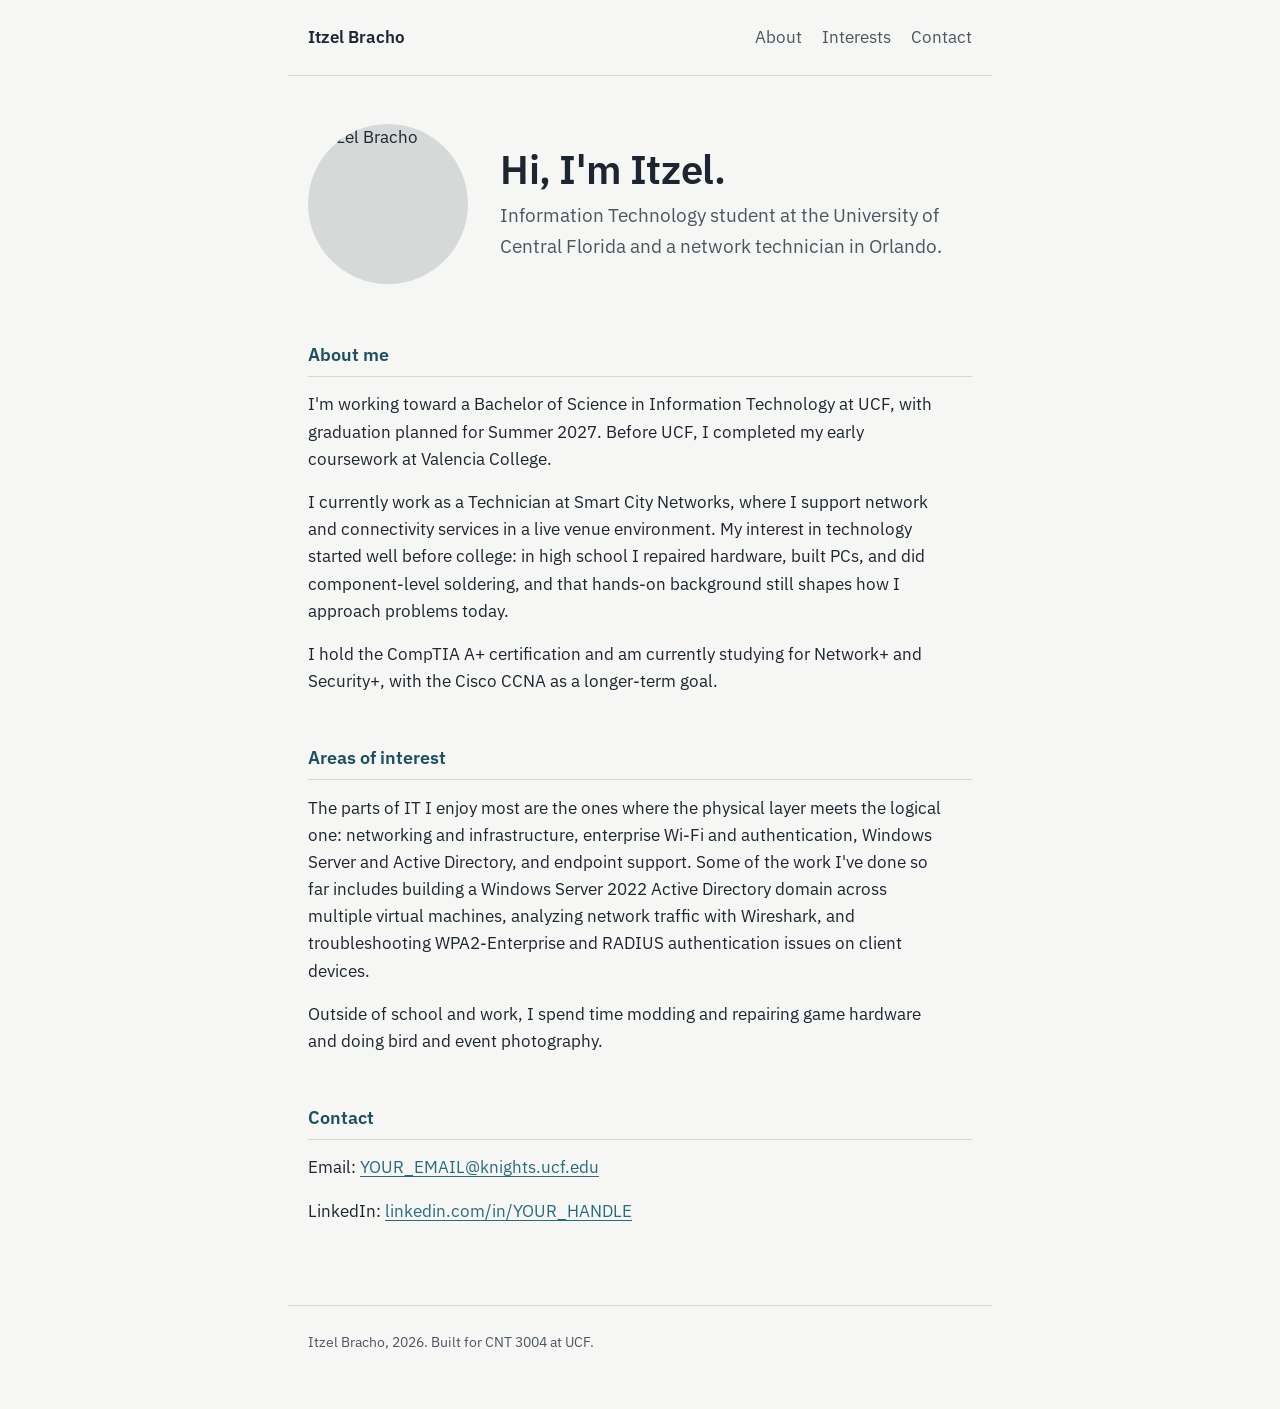
==== index.html @ 6fd67368 "Add files via upload" ====
<!DOCTYPE html>
<html lang="en">
<head>
  <meta charset="UTF-8">
  <meta name="viewport" content="width=device-width, initial-scale=1">
  <title>Itzel Bracho | IT Student and Technician</title>
  <link rel="preconnect" href="https://fonts.googleapis.com">
  <link href="https://fonts.googleapis.com/css2?family=IBM+Plex+Sans:wght@400;500;600&display=swap" rel="stylesheet">
  <link rel="stylesheet" href="style.css">
</head>
<body>

  <header class="site-header">
    <a class="wordmark" href="index.html">Itzel Bracho</a>
    <nav>
      <a href="#about">About</a>
      <a href="#interests">Interests</a>
      <a href="#contact">Contact</a>
      <!-- Part 2: add <a href="cnt3004.html">CNT 3004</a> and <a href="resume.pdf">Resume</a> here -->
    </nav>
  </header>

  <main>

    <section class="intro">
      <img class="portrait" src="photo.jpg" alt="Itzel Bracho">
      <div>
        <h1>Hi, I'm Itzel.</h1>
        <p class="lede">Information Technology student at the University of Central Florida and a network technician in Orlando.</p>
      </div>
    </section>

    <section id="about">
      <h2>About me</h2>
      <p>I'm working toward a Bachelor of Science in Information Technology at UCF, with graduation planned for Summer 2027. Before UCF, I completed my early coursework at Valencia College.</p>
      <p>I currently work as a Technician at Smart City Networks, where I support network and connectivity services in a live venue environment. My interest in technology started well before college: in high school I repaired hardware, built PCs, and did component-level soldering, and that hands-on background still shapes how I approach problems today.</p>
      <p>I hold the CompTIA A+ certification and am currently studying for Network+ and Security+, with the Cisco CCNA as a longer-term goal.</p>
    </section>

    <section id="interests">
      <h2>Areas of interest</h2>
      <p>The parts of IT I enjoy most are the ones where the physical layer meets the logical one: networking and infrastructure, enterprise Wi-Fi and authentication, Windows Server and Active Directory, and endpoint support. Some of the work I've done so far includes building a Windows Server 2022 Active Directory domain across multiple virtual machines, analyzing network traffic with Wireshark, and troubleshooting WPA2-Enterprise and RADIUS authentication issues on client devices.</p>
      <p>Outside of school and work, I spend time modding and repairing game hardware and doing bird and event photography.</p>
    </section>

    <section id="contact">
      <h2>Contact</h2>
      <!-- Replace the two placeholders below with your real email and LinkedIn URL -->
      <p>Email: <a href="mailto:YOUR_EMAIL@knights.ucf.edu">YOUR_EMAIL@knights.ucf.edu</a></p>
      <p>LinkedIn: <a href="https://www.linkedin.com/in/YOUR_HANDLE">linkedin.com/in/YOUR_HANDLE</a></p>
    </section>

  </main>

  <footer>
    <p>Itzel Bracho, 2026. Built for CNT 3004 at UCF.</p>
  </footer>

</body>
</html>
---- style.css ----
:root {
  --paper: #f6f7f5;
  --ink: #1c2530;
  --ink-soft: #4b5661;
  --rule: #d5dad8;
  --accent: #2b6a7c;
  --accent-deep: #1f4f5d;
}

* { box-sizing: border-box; }

html { scroll-behavior: smooth; }
@media (prefers-reduced-motion: reduce) { html { scroll-behavior: auto; } }

body {
  margin: 0;
  background: var(--paper);
  color: var(--ink);
  font-family: "IBM Plex Sans", "Segoe UI", Helvetica, Arial, sans-serif;
  font-size: 1.0625rem;
  line-height: 1.6;
}

a { color: var(--accent); text-underline-offset: 3px; }
a:hover { color: var(--accent-deep); }
a:focus-visible { outline: 2px solid var(--accent); outline-offset: 3px; }

.site-header {
  max-width: 44rem;
  margin: 0 auto;
  padding: 1.5rem 1.25rem;
  display: flex;
  justify-content: space-between;
  align-items: baseline;
  gap: 1rem;
  flex-wrap: wrap;
  border-bottom: 1px solid var(--rule);
}

.wordmark {
  font-weight: 600;
  color: var(--ink);
  text-decoration: none;
}

nav { display: flex; gap: 1.25rem; }
nav a { color: var(--ink-soft); text-decoration: none; }
nav a:hover { color: var(--ink); }

main {
  max-width: 44rem;
  margin: 0 auto;
  padding: 3rem 1.25rem 4rem;
}

.intro {
  display: flex;
  gap: 2rem;
  align-items: center;
  margin-bottom: 3.5rem;
}

.portrait {
  width: 160px;
  height: 160px;
  object-fit: cover;
  border-radius: 50%;
  flex-shrink: 0;
  background: var(--rule);
}

h1 {
  font-size: 2.5rem;
  font-weight: 600;
  line-height: 1.1;
  margin: 0 0 0.6rem;
  letter-spacing: -0.01em;
}

.lede {
  margin: 0;
  font-size: 1.2rem;
  color: var(--ink-soft);
  max-width: 28rem;
}

section + section { margin-top: 3rem; }

h2 {
  font-size: 1.15rem;
  font-weight: 600;
  margin: 0 0 0.9rem;
  padding-bottom: 0.4rem;
  border-bottom: 1px solid var(--rule);
  color: var(--accent-deep);
}

p { margin: 0 0 1rem; max-width: 40rem; }

footer {
  max-width: 44rem;
  margin: 0 auto;
  padding: 1.5rem 1.25rem 2.5rem;
  border-top: 1px solid var(--rule);
  color: var(--ink-soft);
  font-size: 0.9rem;
}

@media (max-width: 560px) {
  .intro { flex-direction: column; align-items: flex-start; gap: 1.25rem; }
  .portrait { width: 128px; height: 128px; }
  h1 { font-size: 2rem; }
}
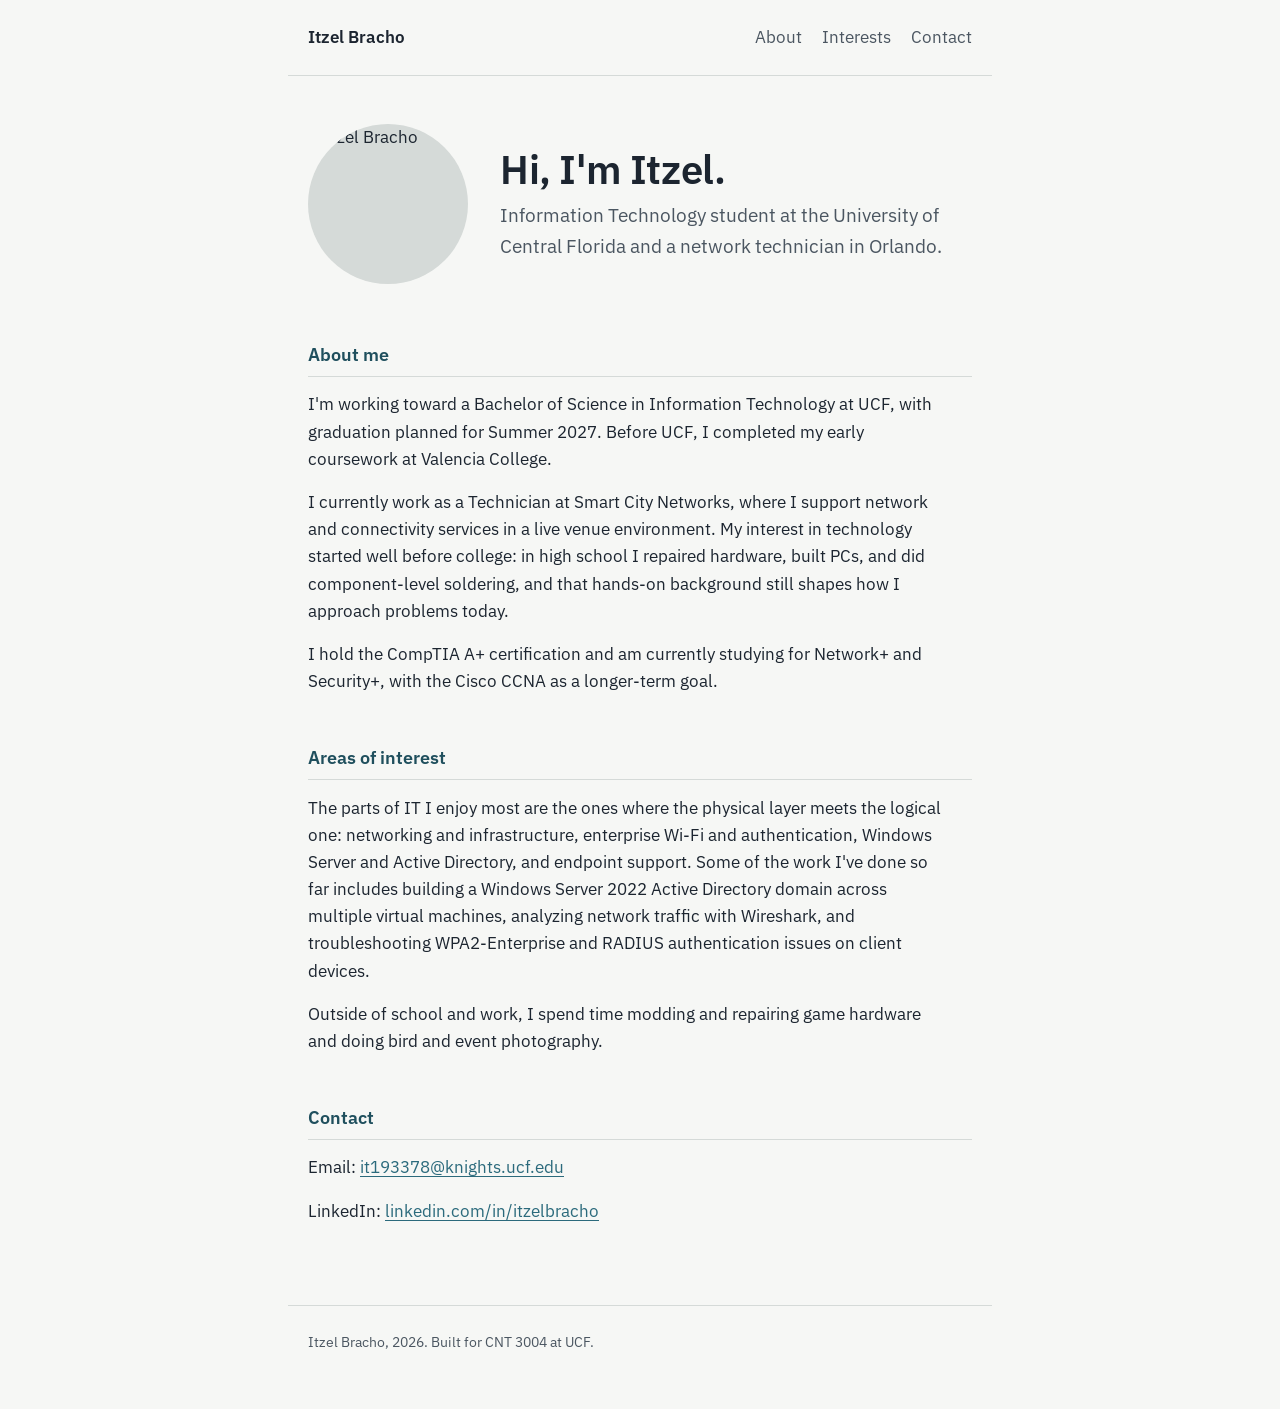
==== commit 41375475: "Update index.html" ====
--- a/index.html
+++ b/index.html
@@ -46,8 +46,8 @@
     <section id="contact">
       <h2>Contact</h2>
       <!-- Replace the two placeholders below with your real email and LinkedIn URL -->
-      <p>Email: <a href="mailto:YOUR_EMAIL@knights.ucf.edu">YOUR_EMAIL@knights.ucf.edu</a></p>
-      <p>LinkedIn: <a href="https://www.linkedin.com/in/YOUR_HANDLE">linkedin.com/in/YOUR_HANDLE</a></p>
+      <p>Email: <a href="mailto:it193378@ucf.edu">it193378@knights.ucf.edu</a></p>
+      <p>LinkedIn: <a href="https://www.linkedin.com/in/itzelbracho">linkedin.com/in/itzelbracho</a></p>
     </section>
 
   </main>
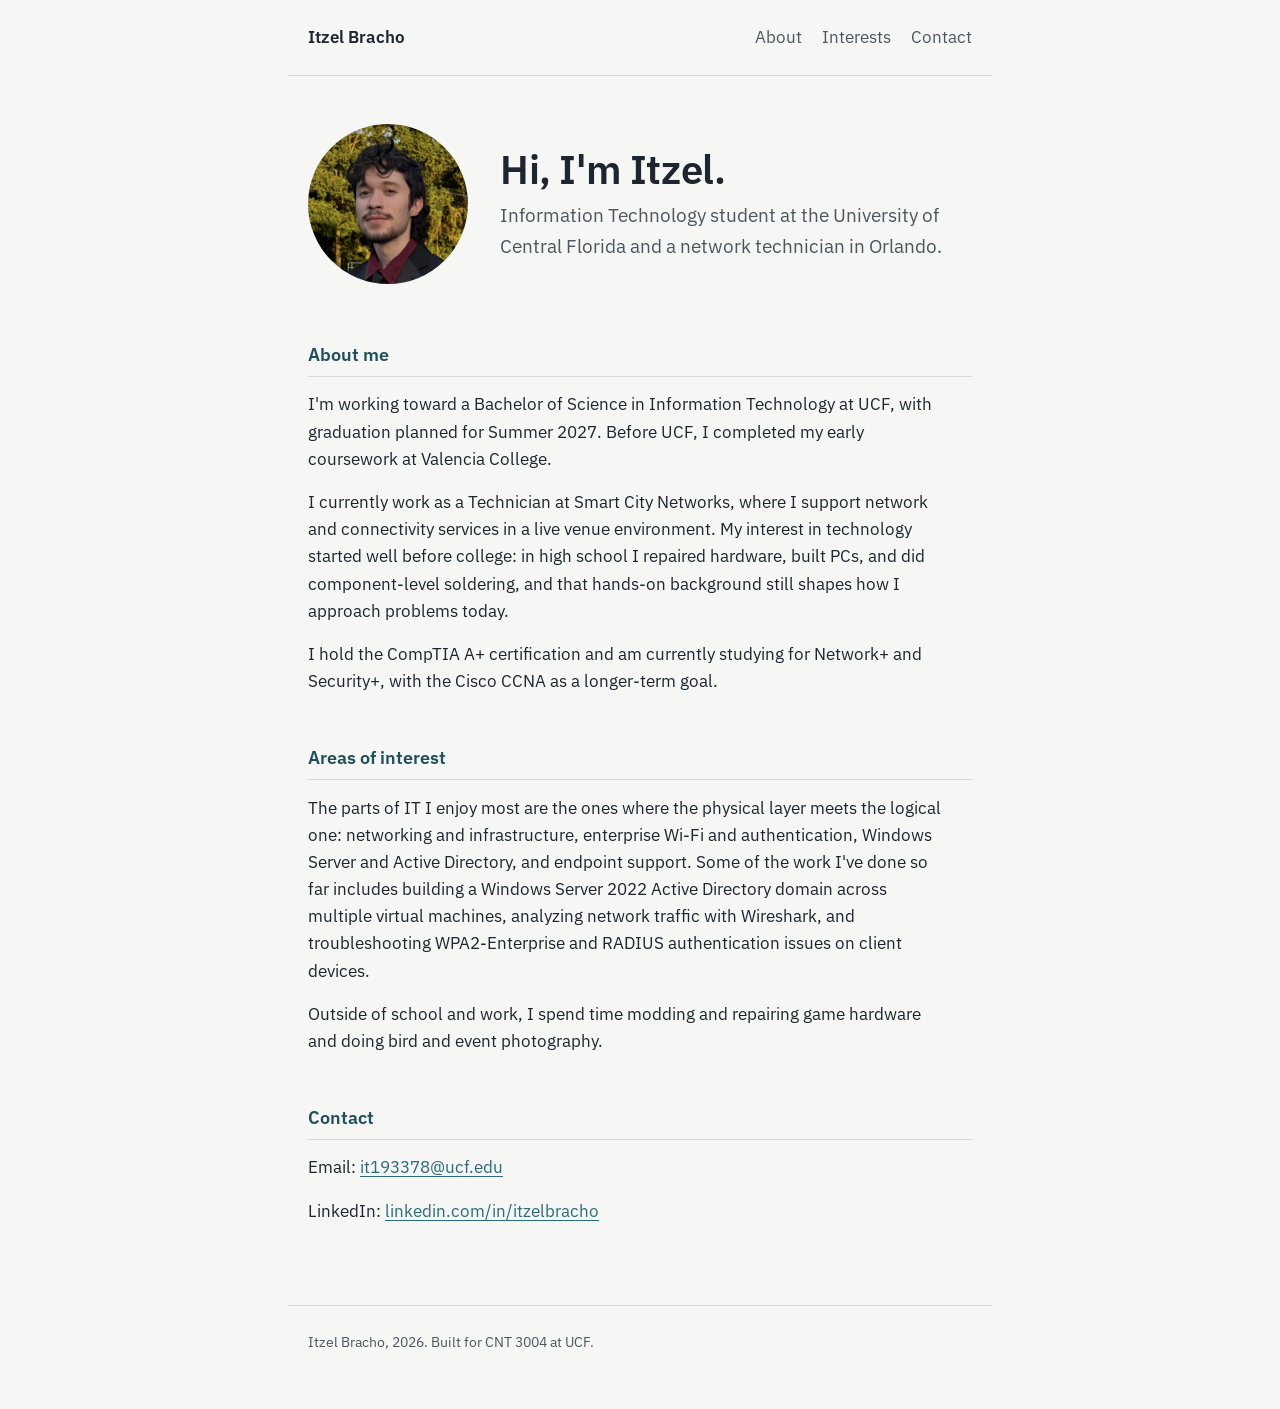
==== commit e5a97e6f: "Update index.html" ====
--- a/index.html
+++ b/index.html
@@ -46,7 +46,7 @@
     <section id="contact">
       <h2>Contact</h2>
       <!-- Replace the two placeholders below with your real email and LinkedIn URL -->
-      <p>Email: <a href="mailto:it193378@ucf.edu">it193378@knights.ucf.edu</a></p>
+      <p>Email: <a href="mailto:it193378@ucf.edu">it193378@ucf.edu</a></p>
       <p>LinkedIn: <a href="https://www.linkedin.com/in/itzelbracho">linkedin.com/in/itzelbracho</a></p>
     </section>
 
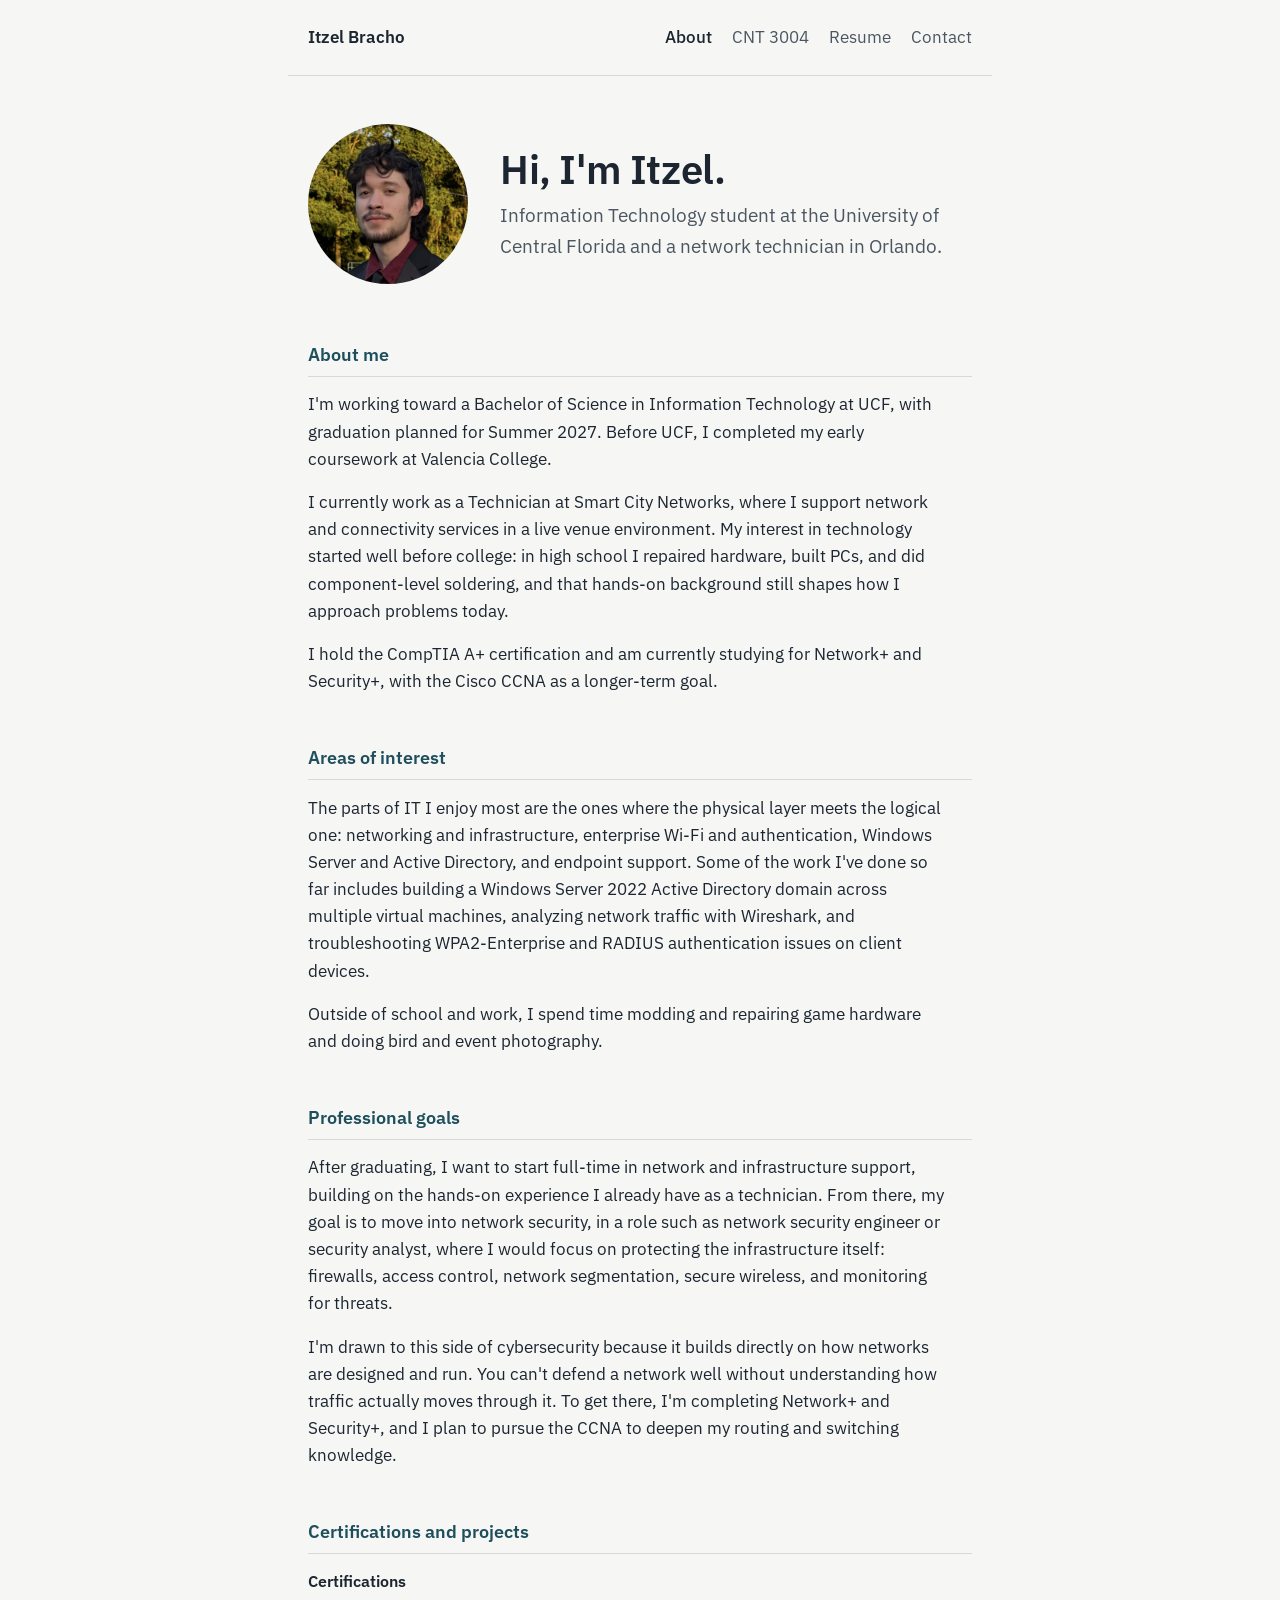
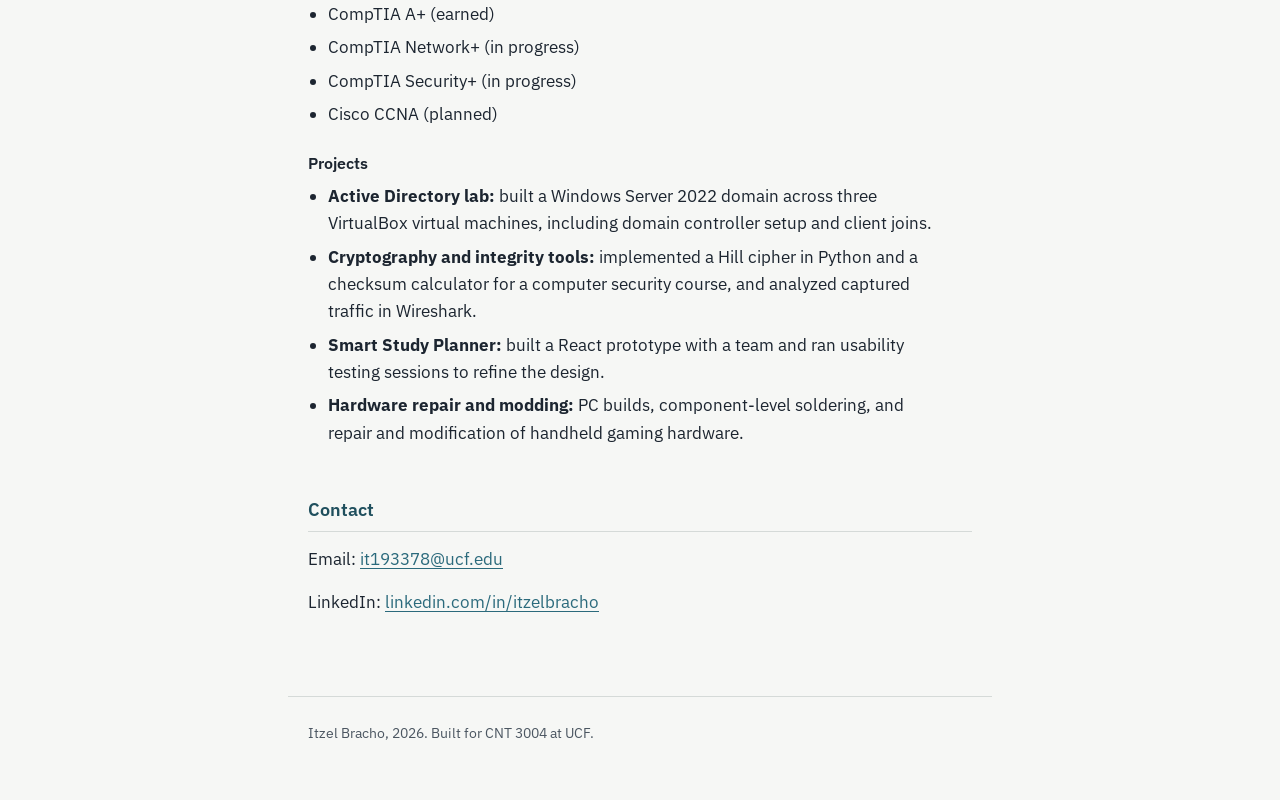
==== commit a49cbd0c: "Add files via upload part 2" ====
--- a/index.html
+++ b/index.html
@@ -13,10 +13,10 @@
   <header class="site-header">
     <a class="wordmark" href="index.html">Itzel Bracho</a>
     <nav>
-      <a href="#about">About</a>
-      <a href="#interests">Interests</a>
+      <a href="index.html" aria-current="page">About</a>
+      <a href="cnt3004.html">CNT 3004</a>
+      <a href="resume.pdf">Resume</a>
       <a href="#contact">Contact</a>
-      <!-- Part 2: add <a href="cnt3004.html">CNT 3004</a> and <a href="resume.pdf">Resume</a> here -->
     </nav>
   </header>
 
@@ -43,9 +43,32 @@
       <p>Outside of school and work, I spend time modding and repairing game hardware and doing bird and event photography.</p>
     </section>
 
+    <section id="goals">
+      <h2>Professional goals</h2>
+      <p>After graduating, I want to start full-time in network and infrastructure support, building on the hands-on experience I already have as a technician. From there, my goal is to move into network security, in a role such as network security engineer or security analyst, where I would focus on protecting the infrastructure itself: firewalls, access control, network segmentation, secure wireless, and monitoring for threats.</p>
+      <p>I'm drawn to this side of cybersecurity because it builds directly on how networks are designed and run. You can't defend a network well without understanding how traffic actually moves through it. To get there, I'm completing Network+ and Security+, and I plan to pursue the CCNA to deepen my routing and switching knowledge.</p>
+    </section>
+
+    <section id="certifications">
+      <h2>Certifications and projects</h2>
+      <h3>Certifications</h3>
+      <ul>
+        <li>CompTIA A+ (earned)</li>
+        <li>CompTIA Network+ (in progress)</li>
+        <li>CompTIA Security+ (in progress)</li>
+        <li>Cisco CCNA (planned)</li>
+      </ul>
+      <h3>Projects</h3>
+      <ul>
+        <li><strong>Active Directory lab:</strong> built a Windows Server 2022 domain across three VirtualBox virtual machines, including domain controller setup and client joins.</li>
+        <li><strong>Cryptography and integrity tools:</strong> implemented a Hill cipher in Python and a checksum calculator for a computer security course, and analyzed captured traffic in Wireshark.</li>
+        <li><strong>Smart Study Planner:</strong> built a React prototype with a team and ran usability testing sessions to refine the design.</li>
+        <li><strong>Hardware repair and modding:</strong> PC builds, component-level soldering, and repair and modification of handheld gaming hardware.</li>
+      </ul>
+    </section>
+
     <section id="contact">
       <h2>Contact</h2>
-      <!-- Replace the two placeholders below with your real email and LinkedIn URL -->
       <p>Email: <a href="mailto:it193378@ucf.edu">it193378@ucf.edu</a></p>
       <p>LinkedIn: <a href="https://www.linkedin.com/in/itzelbracho">linkedin.com/in/itzelbracho</a></p>
     </section>
--- a/style.css
+++ b/style.css
@@ -111,3 +111,39 @@
   .portrait { width: 128px; height: 128px; }
   h1 { font-size: 2rem; }
 }
+
+/* Part 2 additions */
+nav a[aria-current="page"] { color: var(--ink); font-weight: 500; }
+
+h3 {
+  font-size: 1rem;
+  font-weight: 600;
+  margin: 1.4rem 0 0.4rem;
+  color: var(--ink);
+}
+h2 + h3 { margin-top: 0.5rem; }
+
+ul { margin: 0 0 1rem; padding-left: 1.25rem; max-width: 40rem; }
+li { margin-bottom: 0.4rem; }
+
+.page-intro { margin-bottom: 3rem; }
+.page-intro h1 { font-size: 2.1rem; }
+
+.toc {
+  display: flex;
+  flex-wrap: wrap;
+  gap: 0.5rem 1.25rem;
+  margin-top: 1.5rem;
+  padding: 1rem 0;
+  border-top: 1px solid var(--rule);
+  border-bottom: 1px solid var(--rule);
+}
+.toc a { color: var(--ink-soft); text-decoration: none; font-size: 0.95rem; }
+.toc a:hover { color: var(--accent); }
+
+.entry { scroll-margin-top: 1.5rem; }
+
+@media (max-width: 560px) {
+  .page-intro h1 { font-size: 1.7rem; }
+  nav { gap: 0.9rem; }
+}
